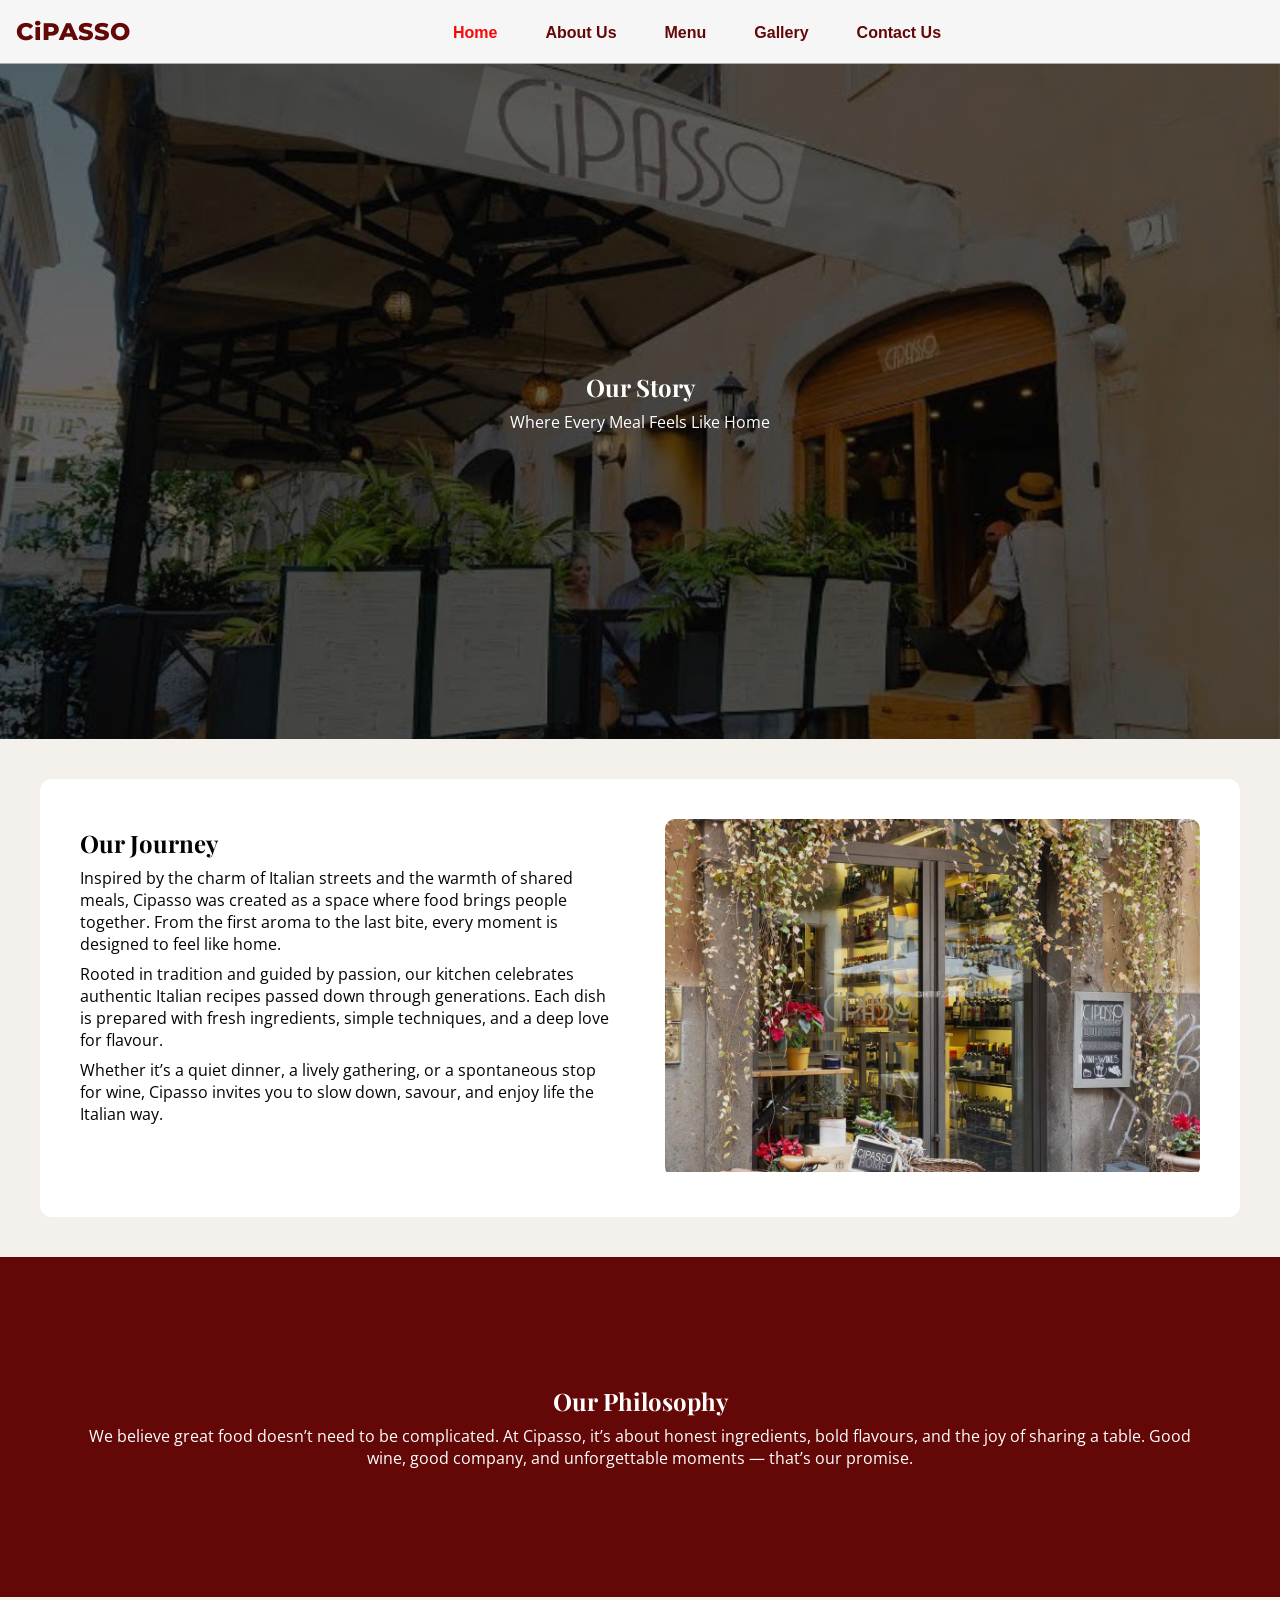
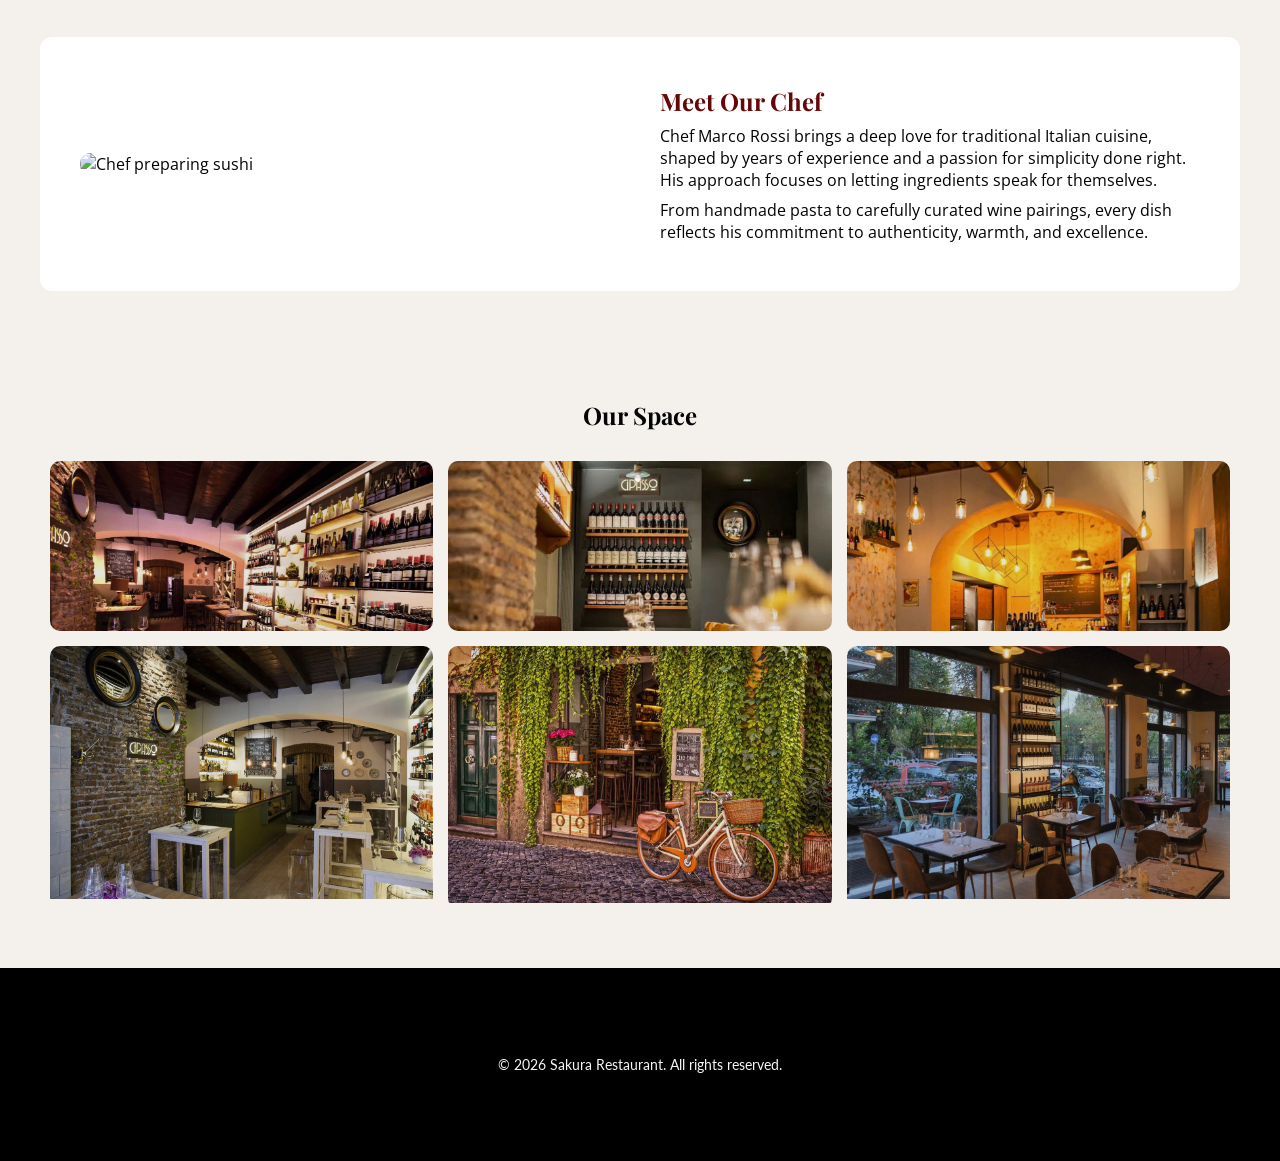
==== about.html @ 01060e08 "Add About Us page and update styles with new images" ====
<!doctype html>
<html lang="en">
  <head>
    <meta charset="UTF-8" />
    <meta name="viewport" content="width=device-width, initial-scale=1.0" />
    <title>About Us | Cipasso</title>

    <!-- Google Fonts -->
    <link
      href="https://fonts.googleapis.com/css2?family=Playfair+Display&family=Open+Sans&display=swap"
      rel="stylesheet"
    />
    <link rel="stylesheet" href="https://cdnjs.cloudflare.com/ajax/libs/font-awesome/7.0.1/css/all.min.css" integrity="sha512-2SwdPD6INVrV/lHTZbO2nodKhrnDdJK9/kg2XD1r9uGqPo1cUbujc+IYdlYdEErWNu69gVcYgdxlmVmzTWnetw==" crossorigin="anonymous" referrerpolicy="no-referrer" />

    <link rel="preconnect" href="https://fonts.googleapis.com">
    <link rel="preconnect" href="https://fonts.gstatic.com" crossorigin>
    <link href="https://fonts.googleapis.com/css2?family=Lato:ital,wght@0,100;0,300;0,400;0,700;0,900;1,100;1,300;1,400;1,700;1,900&family=Montserrat:ital,wght@0,100..900;1,100..900&family=Playfair+Display:ital,wght@0,400..900;1,400..900&family=Poppins:ital,wght@0,100;0,200;0,300;0,400;0,500;0,600;0,700;0,800;0,900;1,100;1,200;1,300;1,400;1,500;1,600;1,700;1,800;1,900&family=Roboto:ital,wght@0,100..900;1,100..900&family=Rubik+Mono+One&display=swap" rel="stylesheet">
</head>
    <!-- External CSS -->
    <link rel="stylesheet" href="./css/style.css" />
  </head>

  <body>
    <!-- HEADER -->
    <header>
      <nav>
        <div class="logo">
          <span>CiPASSO</span>
        </div>

        <ul class="desktop-nav">
          <li><a href="index.html" class="active">Home</a></li>
          <li><a href="./about.html">About Us</a></li>
          <li><a href="./menu.html">Menu</a></li>
          <li><a href="./gallery.html">Gallery</a></li>
          <li><a href="contact.html">Contact Us</a></li>
        </ul>

        <div class="top-nav">
          <!-- Mobile hamburger -->
          <button><i class="fa-solid fa-bars"></i></button>

          <!-- Mobile dropdown -->
          <ul class="mobile">
            <li><a href="index.html" class="active">Home</a></li>
            <li><a href="./about.html">About Us</a></li>
            <li><a href="./menu.html">Menu</a></li>
            <li><a href="./gallery.html">Gallery</a></li>
            <li><a href="contact.html">Contact Us</a></li>
          </ul>
        </div>
      </nav>
    </header>

    <!-- HERO -->
    <section class="about-hero">
      <div class="hero-content">
        <h1>Our Story</h1>
        <p>Where Every Meal Feels Like Home</p>
      </div>
    </section>

    <!-- STORY -->
    <section class="story container">
      <div class="story-text">
        <h2>Our Journey</h2>
        <p>
          Inspired by the charm of Italian streets and the warmth of shared
          meals, Cipasso was created as a space where food brings people
          together. From the first aroma to the last bite, every moment is
          designed to feel like home.
        </p>
        <p>
          Rooted in tradition and guided by passion, our kitchen celebrates
          authentic Italian recipes passed down through generations. Each dish
          is prepared with fresh ingredients, simple techniques, and a deep love
          for flavour.
        </p>
        <p>
          Whether it’s a quiet dinner, a lively gathering, or a spontaneous stop
          for wine, Cipasso invites you to slow down, savour, and enjoy life the
          Italian way.
        </p>
      </div>

      <div class="image-wrapper">
        <img src="images/restaurant.jpeg" alt="Cipasso Restaurant" />
      </div>
    </section>

    <!-- MISSION -->
    <section class="mission">
      <div class="container">
        <h2>Our Philosophy</h2>
        <p>
          We believe great food doesn’t need to be complicated. At Cipasso, it’s
          about honest ingredients, bold flavours, and the joy of sharing a
          table. Good wine, good company, and unforgettable moments — that’s our
          promise.
        </p>
      </div>
    </section>

    <!-- CHEF -->
    <section class="chef container">
      <div class="image-wrapper">
        <img
          src="https://images.unsplash.com/photo-1722587592115-cfedd6b84b56?q=80&w=327&h=300&auto=format&fit=crop&ixlib=rb-4.1.0&ixid=M3wxMjA3fDB8MHxwaG90by1wYWdlfHx8fGVufDB8fHx8fA%3D%3D"
          alt="Chef preparing sushi"
        />
      </div>

      <div class="chef-text">
        <h2>Meet Our Chef</h2>
        <p>
          Chef Marco Rossi brings a deep love for traditional Italian cuisine,
          shaped by years of experience and a passion for simplicity done right.
          His approach focuses on letting ingredients speak for themselves.
        </p>
        <p>
          From handmade pasta to carefully curated wine pairings, every dish
          reflects his commitment to authenticity, warmth, and excellence.
        </p>
      </div>
    </section>

    <!-- GALLERY -->
    <section class="gallery-section container">
      <h2 class="center">Our Space</h2>

      <div class="gallery">
        <div class="image-wrapper">
          <img src="images/restaurant2.jpeg" alt="Sushi platter" />
        </div>
        <div class="image-wrapper">
          <img src="images/restaurant3.jpeg" alt="Japanese meal" />
        </div>
        <div class="image-wrapper">
          <img src="images/restaurant4.jpeg" alt="Restaurant interior" />
        </div>
        <div class="image-wrapper">
          <img src="images/restuarant5.jpeg" alt="Ramen bowl" />
        </div>
        <div class="image-wrapper">
          <img src="images/restuarant6.jpeg" alt="Dining setup" />
        </div>
        <div class="image-wrapper">
          <img src="images/restaurant7.jpeg" alt="Japanese cuisine" />
        </div>
      </div>
    </section>

    <!-- FOOTER -->
    <footer class="footer">
      <p>&copy; 2026 Sakura Restaurant. All rights reserved.</p>
    </footer>
  </body>
</html>
---- css/style.css ----
* {
  margin: 0;
  padding: 0;
  box-sizing: border-box;
}

body {
  font-family: 'Open Sans', sans-serif;
  background: #f4f1ec; /* light neutral added */
  color: rgb(3, 3, 3);
}

/* HEADINGS */
h1,
h2,
h3 {
  font-family: 'Playfair Display', serif;
  margin: 0.5rem 0;
}
p {
  margin: 0.5rem 0;
}
/*Navigation bar*/
header {
  border-bottom: 1px solid rgba(0, 0, 0, 0.3);
  position: sticky;
  top: 0;
  width: 100%;
  height: 4rem;
  background-color: #f6f6f6;
  z-index: 50;
}

header nav {
  display: flex;
  justify-content: space-between;
  align-items: center;
  padding: 0 1rem;
  width: 100%;
  height: 100%;
  position: relative;
}

header ul {
  display: flex;
  gap: 1.5rem;
}

header ul li {
  list-style-type: none;
}

header a {
  text-decoration: none;
  color: rgb(100, 7, 7);
  font-weight: 700;
  font-family: Arial, Helvetica, sans-serif;
}

header a:hover {
  text-decoration: underline;
  color: rgb(248, 7, 7);
}

.active {
  color: rgb(248, 7, 7);
}

.logo {
  color: rgb(100, 7, 7);
  font-weight: 800;
  display: flex;
  justify-content: center;
  align-items: center;
  font-size: 1.5rem;
  font-family: 'Montserrat', sans-serif;
}

header .desktop-nav {
  display: none;
}

.top-nav .mobile {
  position: absolute;
  right: 0;
  top: 100%;
  flex-direction: column;
  gap: 1.5rem;
  padding: 2rem 1rem;
  width: 30%;
  max-width: 10rem;
  height: calc(100vh-4.5rem);
  border-left: 1px solid rgba(0, 0, 0, 0.3);
  border-bottom: 1px solid rgba(0, 0, 0, 0.3);
  border-radius: 5px;
  display: none;
}

.top-nav button {
  font-size: 1.2rem;
}

.hero {
  width: 100%;
  min-height: calc(100vh - 4.5rem);
  background-image: url(../images/Hero\ image.jpeg);
  background-repeat: no-repeat;
  background-size: cover;
  background-position: center;
  position: relative;
  display: flex;
  flex-direction: column;
  align-items: center;
  justify-content: center;
  gap: 1.5rem;
}

.overlay {
  position: absolute;
  left: 0;
  top: 0;
  width: 100%;
  height: 100%;
  background-color: rgb(0, 0, 0, 0.5);
  z-index: 2;
}

.hero h1 {
  color: #f6f6f6;
  text-align: center;
  font-size: 2.5rem;
  font-family: 'Montserrat', sans-serif;
  z-index: 3;
}

.hero p {
  color: #f6f6f6;
  text-align: center;
  width: 90%;
  max-width: 35rem;
  font-size: 1.5rem;
  font-family: 'Lato', sans-serif;
  z-index: 3;
}

.dishes {
  margin: 4rem 0;
  display: flex;
  flex-direction: column;
  gap: 2rem;
}

.welcome {
  display: flex;
  flex-direction: column;
  gap: 0.7rem;
  align-items: center;
}

.welcome h2 {
  font-size: 1.7rem;
  font-family: 'Montserrat', sans-serif;
  color: rgb(100, 7, 7);
}

.welcome p {
  font-size: 1rem;
  font-family: 'Lato', sans-serif;
  text-align: center;
  width: 90%;
  color: rgb(100, 7, 7);
}

.dishes-content {
  width: 60%;
  max-width: 1180px;
  margin: 0 auto;
  display: grid;
  grid-template-columns: 1fr;
  grid-template-rows: repeat(3, auto);
  gap: 0.5rem;
}

.dishes-content article > img {
  width: 100%;
  height: 70%;
}

.dishes-content article {
  display: flex;
  flex-direction: column;
  gap: 1rem;
}

.dishes-content h3 {
  color: rgb(100, 7, 7);
  font-size: 1.2rem;
  font-family: 'Montserrat', sans-serif;
  text-align: center;
}

footer {
  background-color: rgb(0, 0, 0);
  color: #f6f6f6;
  padding: 5rem 0;
  text-align: center;
  font-size: 0.9rem;
  font-family: 'Lato', sans-serif;
}

.dishes a {
  background-color: rgb(248, 7, 7);
  color: #f6f6f6;
  padding: 0.5rem 2rem;
  text-decoration: none;
  font-size: 1rem;
  font-family: 'Lato', sans-serif;
  border-radius: 15px;
  text-align: center;
  align-self: center;
  transition: filter 0.3s ease-in-out;
}

.dishes a:hover {
  filter: brightness(0.6);
}

.hero-address {
  margin: 4rem 0;
  display: flex;
  flex-direction: column;
  gap: 1rem;
  align-items: center;
}

.hero-address h2 {
  color: rgb(100, 7, 7);
  font-size: 2rem;
  font-family: 'Montserrat', sans-serif;
}

.hero-address div {
  display: flex;
  flex-direction: column;
  gap: 1rem;
  font-size: 1.1rem;
  color: rgb(100, 7, 7);
  font-family: 'Lato', sans-serif;
}

/* HERO  */
.about-hero {
  height: 75vh;
  background:
    linear-gradient(rgba(3, 3, 3, 0.5), rgba(3, 3, 3, 0.5)),
    url('/images/restaurant1.jpeg') center/cover no-repeat;
  display: flex;
  justify-content: center;
  align-items: center;
  color: white;
  text-align: center;
}

/* CONTAINER */
.container {
  padding: 60px 50px;
}

/* STORY */
.story {
  display: grid;
  grid-template-columns: 1fr 1fr;
  gap: 50px;
  background: white;
  margin: 40px;
  padding: 40px;
  border-radius: 12px;
}

/* IMAGE */
.image-wrapper {
  overflow: hidden;
  border-radius: 10px;
}

.image-wrapper img {
  width: 100%;
  transition: 0.3s;
}

.image-wrapper img:hover {
  transform: scale(1.05);
}

/* MISSION */
.mission {
  background: rgb(100, 7, 7);
  color: white;
  text-align: center;
  padding: 60px 20px;
}

/* CHEF */
.chef {
  display: grid;
  grid-template-columns: 1fr 1fr;
  align-items: center;
  gap: 40px;
  background: white;
  margin: 40px;
  padding: 40px;
  border-radius: 12px;
}

.chef h2 {
  color: rgb(100, 7, 7);
}

/* GALLERY */
.gallery {
  display: grid;
  grid-template-columns: repeat(3, 1fr);
  grid-template-rows: 170px;
  gap: 15px;
}

/* CENTER */
.center {
  text-align: center;
  margin-bottom: 30px;
}

/* RESPONSIVE */
@media (max-width: 768px) {
  .story,
  .chef {
    grid-template-columns: 1fr;
  }

  .gallery {
    grid-template-columns: repeat(2, 1fr);
  }
}

@media (max-width: 500px) {
  .gallery {
    grid-template-columns: 1fr;
  }
}

@media (min-width: 768px) {
  .desktop-nav {
    display: none;
  }

  .hero {
    min-height: 70vh;
  }

  .hero h1 {
    font-size: 3rem;
  }

  .hero p {
    font-size: 1.7rem;
  }

  .welcome h2 {
    font-size: 2rem;
  }

  .welcome p {
    font-size: 1.2rem;
  }
}

@media (min-width: 1000px) {
  header .mobile {
    display: none;
  }

  .top-nav button {
    display: none;
  }

  header .mobile {
    display: none;
  }

  header .desktop-nav {
    display: flex;
    gap: 3rem;
  }

  .dishes-content {
    grid-template-columns: repeat(3, 1fr);
    grid-template-rows: auto;
  }
}

@media (min-width: 1300px) {
  header nav {
    width: 80%;
    max-width: 80rem;
    margin: 0 auto;
  }
}
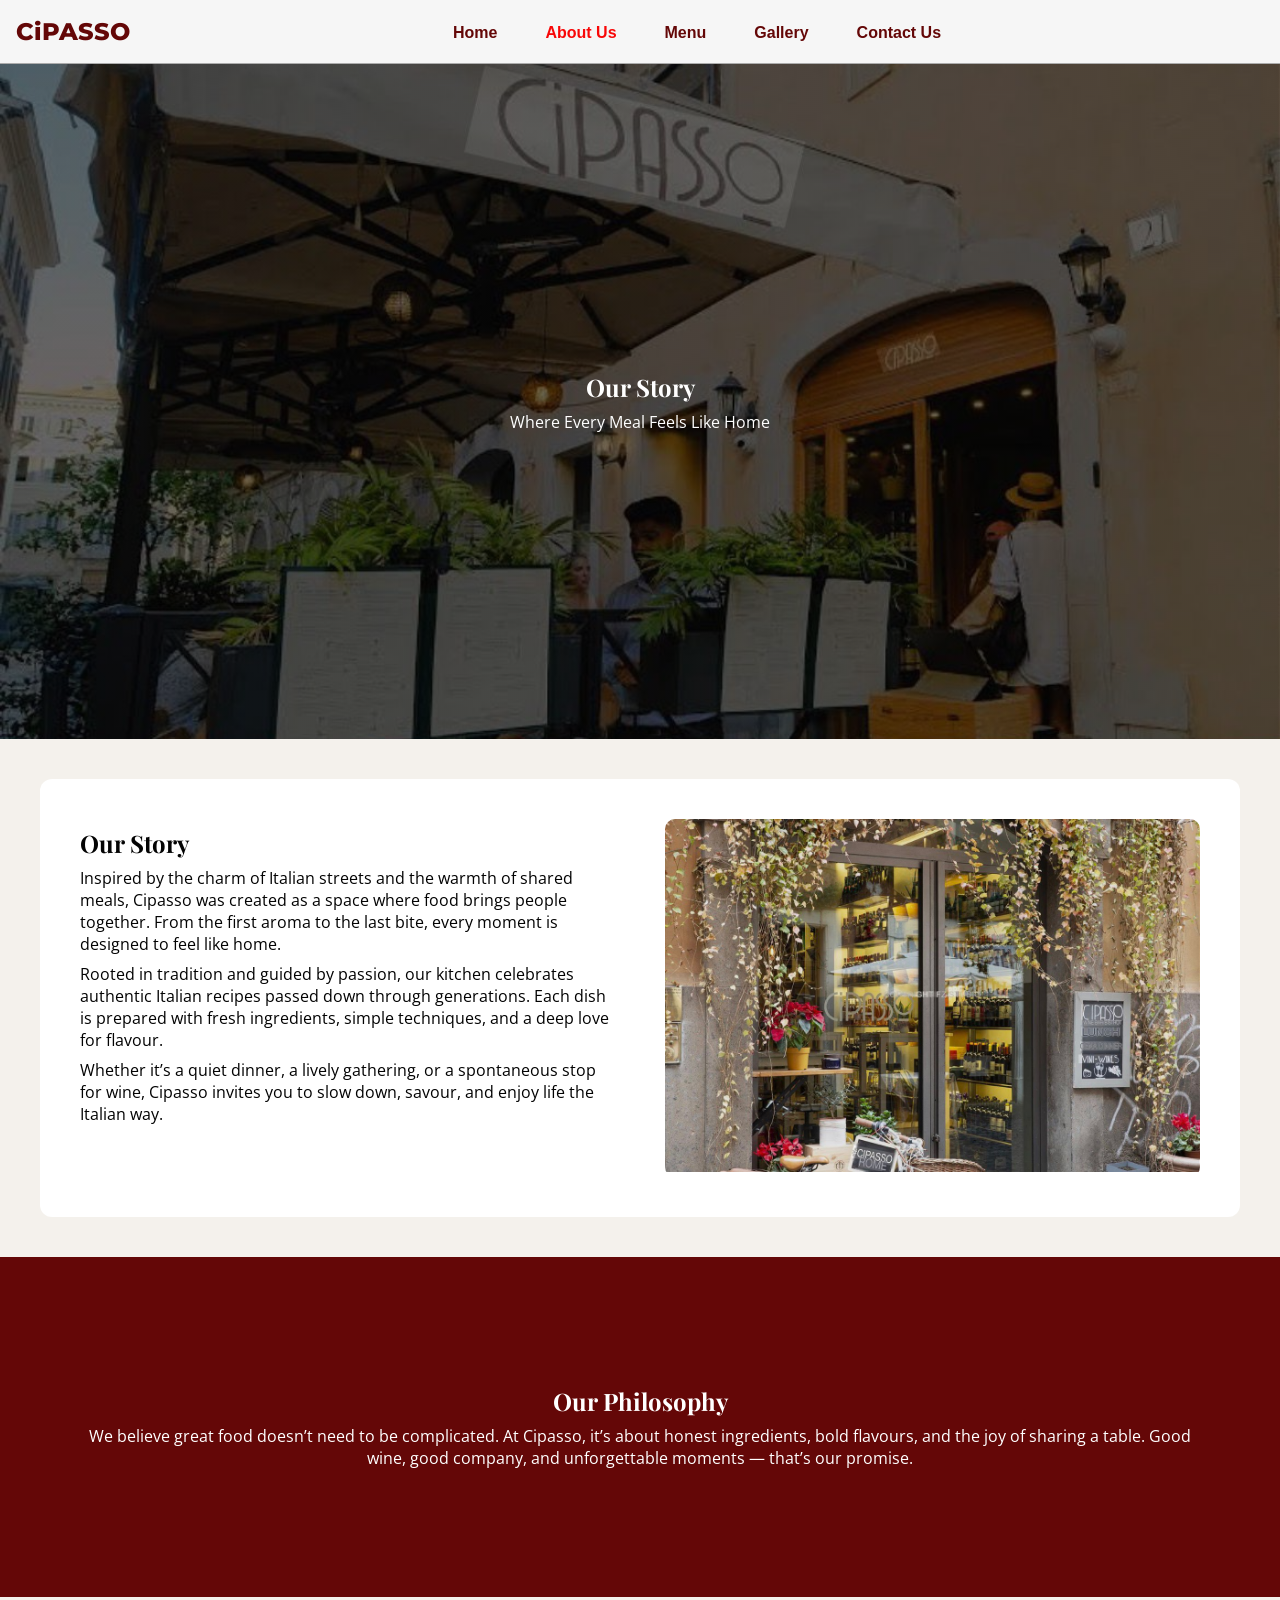
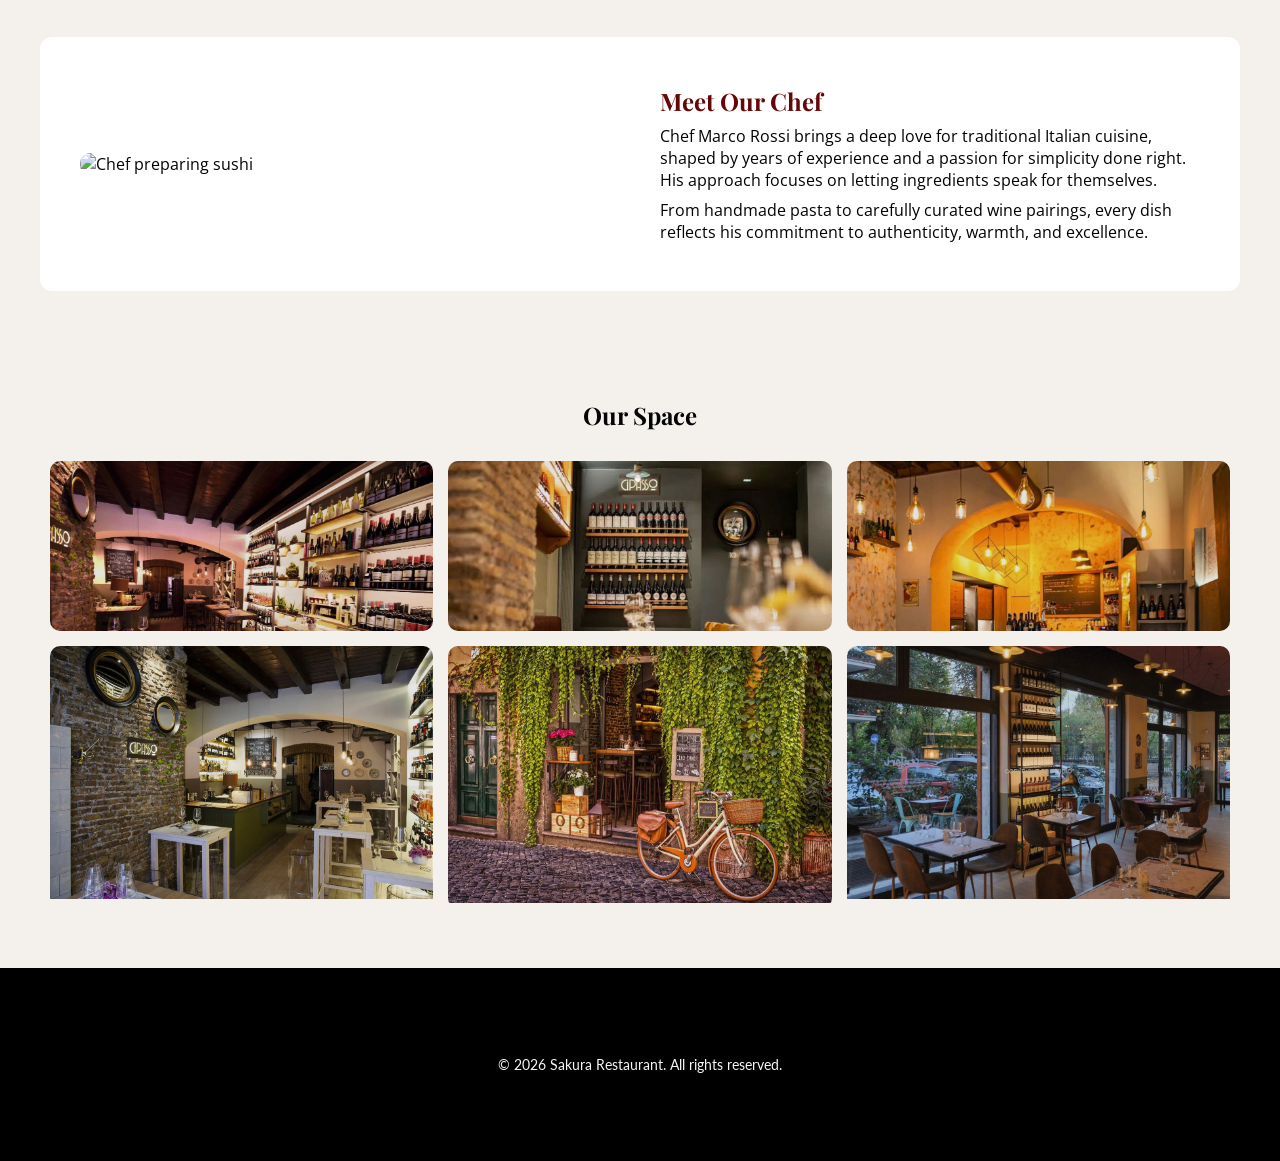
==== commit a35d53f8: "Update navigation links and section heading on About Us page" ====
--- a/about.html
+++ b/about.html
@@ -29,8 +29,8 @@
         </div>
 
         <ul class="desktop-nav">
-          <li><a href="index.html" class="active">Home</a></li>
-          <li><a href="./about.html">About Us</a></li>
+          <li><a href="index.html" >Home</a></li>
+          <li><a href="./about.html" class="active">About Us</a></li>
           <li><a href="./menu.html">Menu</a></li>
           <li><a href="./gallery.html">Gallery</a></li>
           <li><a href="contact.html">Contact Us</a></li>
@@ -63,7 +63,7 @@
     <!-- STORY -->
     <section class="story container">
       <div class="story-text">
-        <h2>Our Journey</h2>
+        <h2>Our Story</h2>
         <p>
           Inspired by the charm of Italian streets and the warmth of shared
           meals, Cipasso was created as a space where food brings people
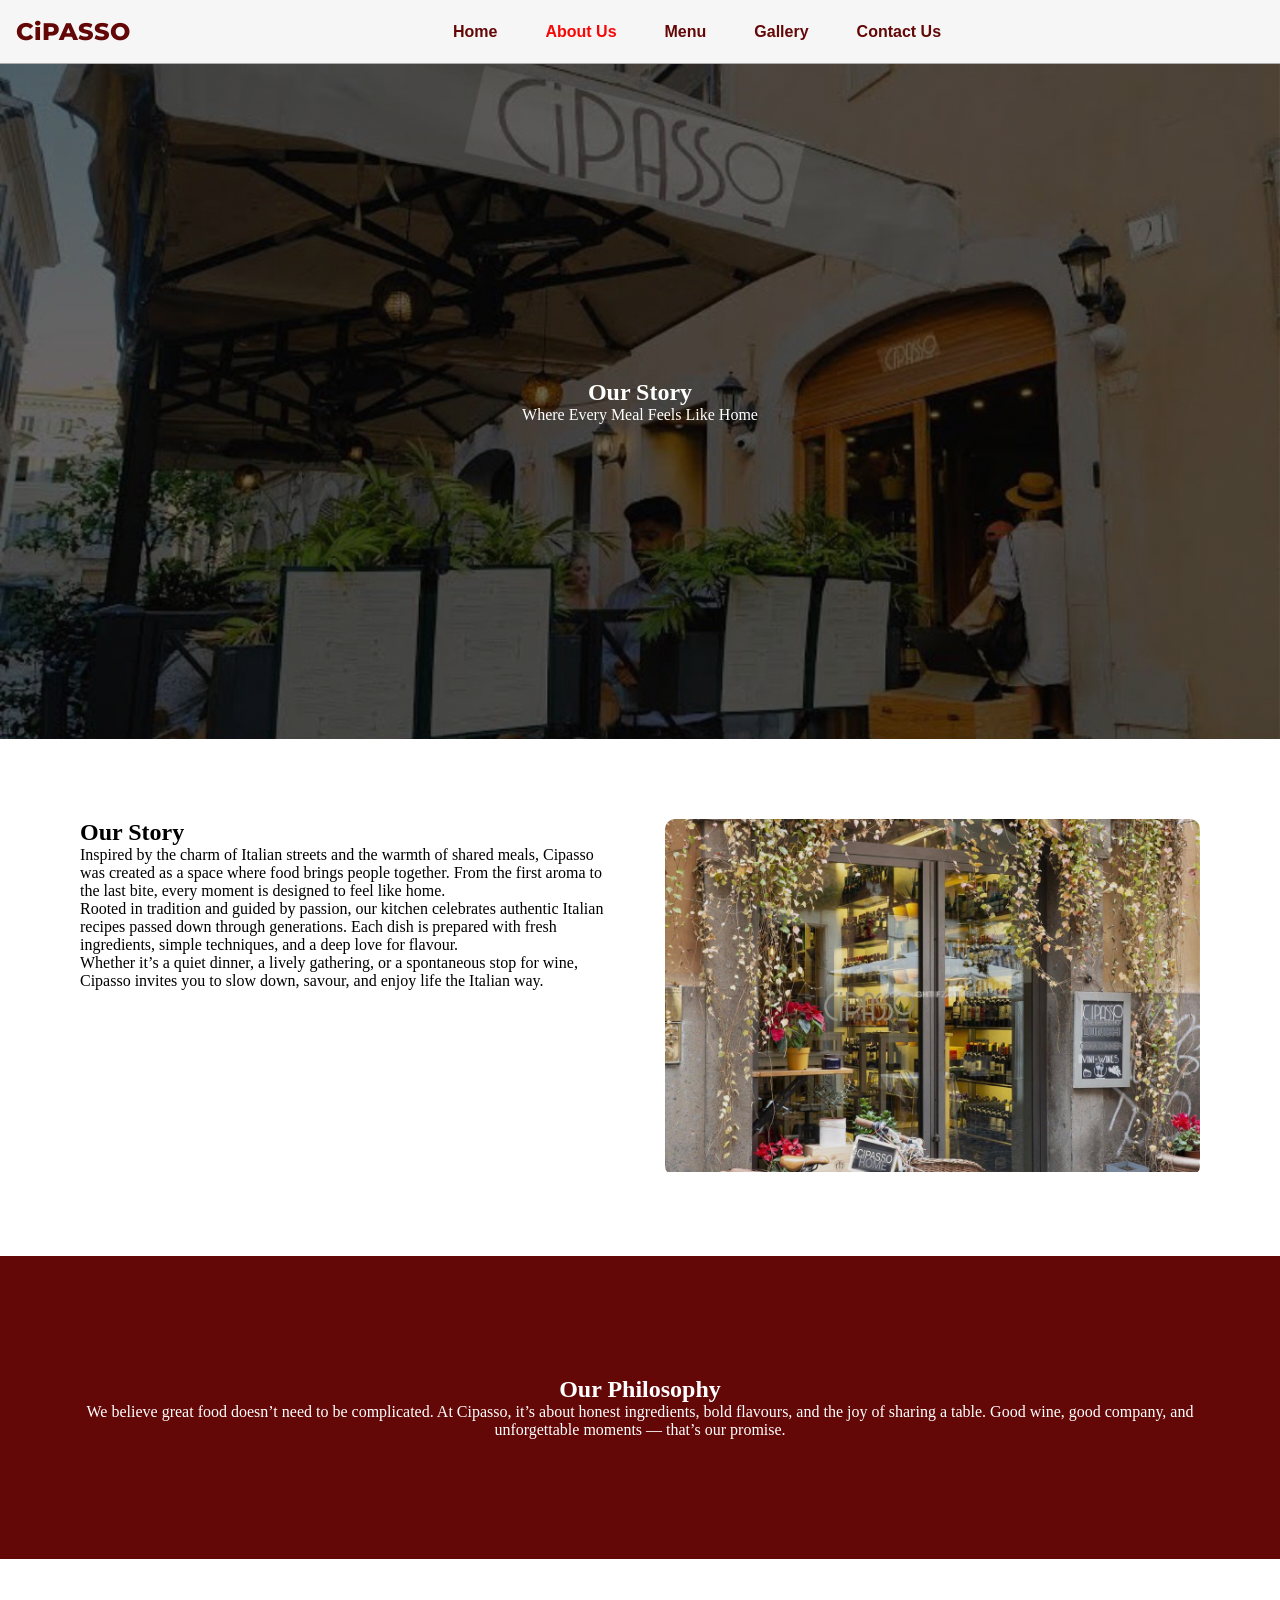
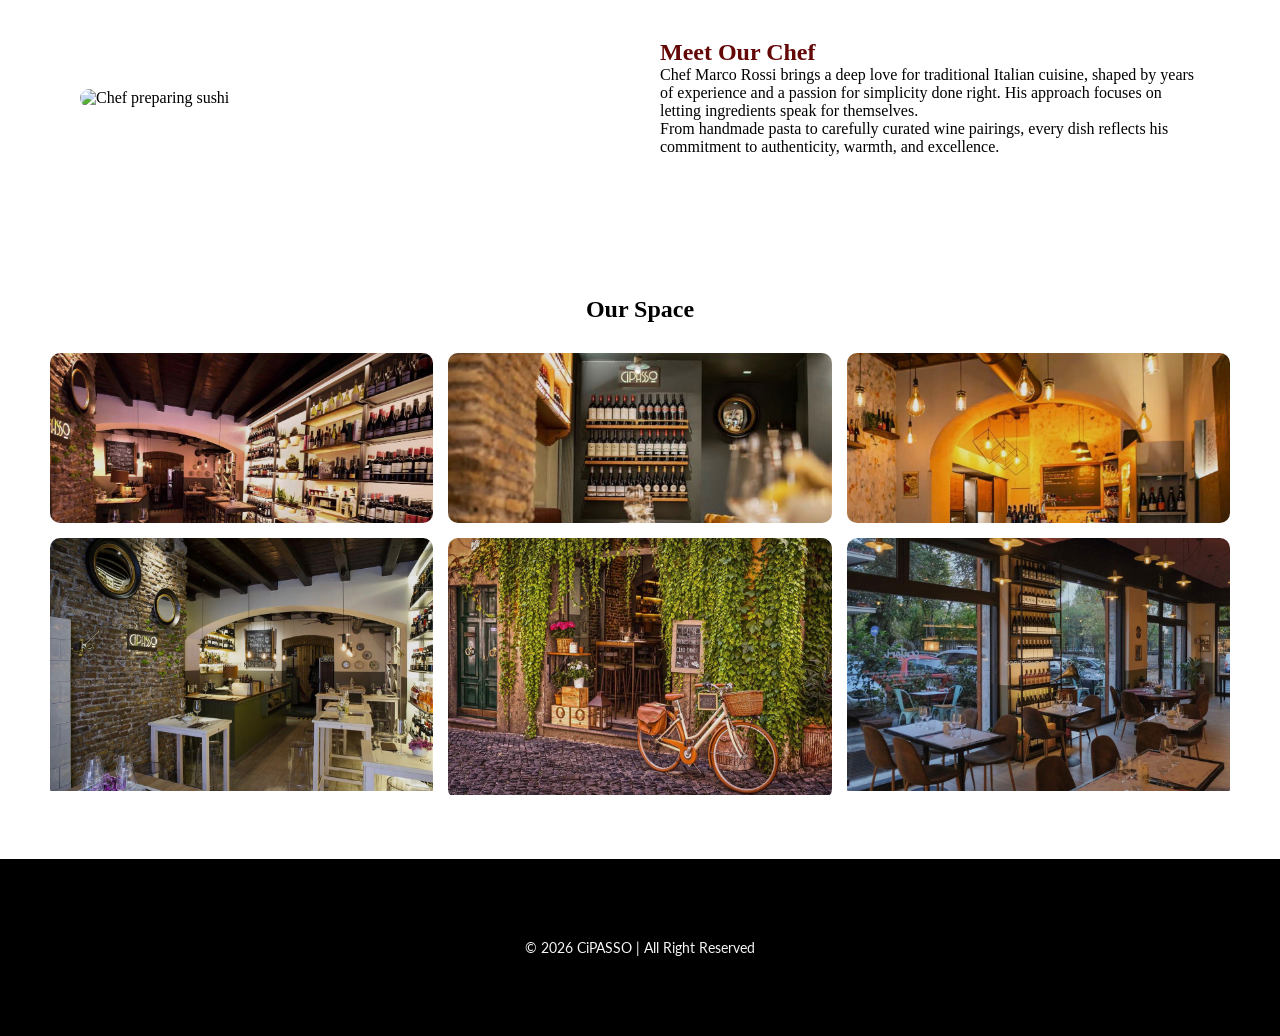
==== commit 1c673d33: "Update About Us page structure and styles" ====
--- a/about.html
+++ b/about.html
@@ -1,3 +1,4 @@
+<!-- Lisa Okafor -->
 <!doctype html>
 <html lang="en">
   <head>
@@ -5,19 +6,22 @@
     <meta name="viewport" content="width=device-width, initial-scale=1.0" />
     <title>About Us | Cipasso</title>
 
-    <!-- Google Fonts -->
+    <link rel="stylesheet" href="./css/style.css" />
+
     <link
-      href="https://fonts.googleapis.com/css2?family=Playfair+Display&family=Open+Sans&display=swap"
+      rel="stylesheet"
+      href="https://cdnjs.cloudflare.com/ajax/libs/font-awesome/7.0.1/css/all.min.css"
+      integrity="sha512-2SwdPD6INVrV/lHTZbO2nodKhrnDdJK9/kg2XD1r9uGqPo1cUbujc+IYdlYdEErWNu69gVcYgdxlmVmzTWnetw=="
+      crossorigin="anonymous"
+      referrerpolicy="no-referrer"
+    />
+
+    <link rel="preconnect" href="https://fonts.googleapis.com" />
+    <link rel="preconnect" href="https://fonts.gstatic.com" crossorigin />
+    <link
+      href="https://fonts.googleapis.com/css2?family=Lato:ital,wght@0,100;0,300;0,400;0,700;0,900;1,100;1,300;1,400;1,700;1,900&family=Montserrat:ital,wght@0,100..900;1,100..900&family=Playfair+Display:ital,wght@0,400..900;1,400..900&family=Poppins:ital,wght@0,100;0,200;0,300;0,400;0,500;0,600;0,700;0,800;0,900;1,100;1,200;1,300;1,400;1,500;1,600;1,700;1,800;1,900&family=Roboto:ital,wght@0,100..900;1,100..900&family=Rubik+Mono+One&display=swap"
       rel="stylesheet"
     />
-    <link rel="stylesheet" href="https://cdnjs.cloudflare.com/ajax/libs/font-awesome/7.0.1/css/all.min.css" integrity="sha512-2SwdPD6INVrV/lHTZbO2nodKhrnDdJK9/kg2XD1r9uGqPo1cUbujc+IYdlYdEErWNu69gVcYgdxlmVmzTWnetw==" crossorigin="anonymous" referrerpolicy="no-referrer" />
-
-    <link rel="preconnect" href="https://fonts.googleapis.com">
-    <link rel="preconnect" href="https://fonts.gstatic.com" crossorigin>
-    <link href="https://fonts.googleapis.com/css2?family=Lato:ital,wght@0,100;0,300;0,400;0,700;0,900;1,100;1,300;1,400;1,700;1,900&family=Montserrat:ital,wght@0,100..900;1,100..900&family=Playfair+Display:ital,wght@0,400..900;1,400..900&family=Poppins:ital,wght@0,100;0,200;0,300;0,400;0,500;0,600;0,700;0,800;0,900;1,100;1,200;1,300;1,400;1,500;1,600;1,700;1,800;1,900&family=Roboto:ital,wght@0,100..900;1,100..900&family=Rubik+Mono+One&display=swap" rel="stylesheet">
-</head>
-    <!-- External CSS -->
-    <link rel="stylesheet" href="./css/style.css" />
   </head>
 
   <body>
@@ -29,7 +33,7 @@
         </div>
 
         <ul class="desktop-nav">
-          <li><a href="index.html" >Home</a></li>
+          <li><a href="index.html">Home</a></li>
           <li><a href="./about.html" class="active">About Us</a></li>
           <li><a href="./menu.html">Menu</a></li>
           <li><a href="./gallery.html">Gallery</a></li>
@@ -42,8 +46,8 @@
 
           <!-- Mobile dropdown -->
           <ul class="mobile">
-            <li><a href="index.html" class="active">Home</a></li>
-            <li><a href="./about.html">About Us</a></li>
+            <li><a href="index.html">Home</a></li>
+            <li><a href="./about.html" class="active">About Us</a></li>
             <li><a href="./menu.html">Menu</a></li>
             <li><a href="./gallery.html">Gallery</a></li>
             <li><a href="contact.html">Contact Us</a></li>
@@ -151,8 +155,8 @@
     </section>
 
     <!-- FOOTER -->
-    <footer class="footer">
-      <p>&copy; 2026 Sakura Restaurant. All rights reserved.</p>
+    <footer>
+      <p>&copy; 2026 CiPASSO | All Right Reserved</p>
     </footer>
   </body>
 </html>
--- a/css/style.css
+++ b/css/style.css
@@ -4,22 +4,6 @@
   box-sizing: border-box;
 }
 
-body {
-  font-family: 'Open Sans', sans-serif;
-  background: #f4f1ec; /* light neutral added */
-  color: rgb(3, 3, 3);
-}
-
-/* HEADINGS */
-h1,
-h2,
-h3 {
-  font-family: 'Playfair Display', serif;
-  margin: 0.5rem 0;
-}
-p {
-  margin: 0.5rem 0;
-}
 /*Navigation bar*/
 header {
   border-bottom: 1px solid rgba(0, 0, 0, 0.3);
